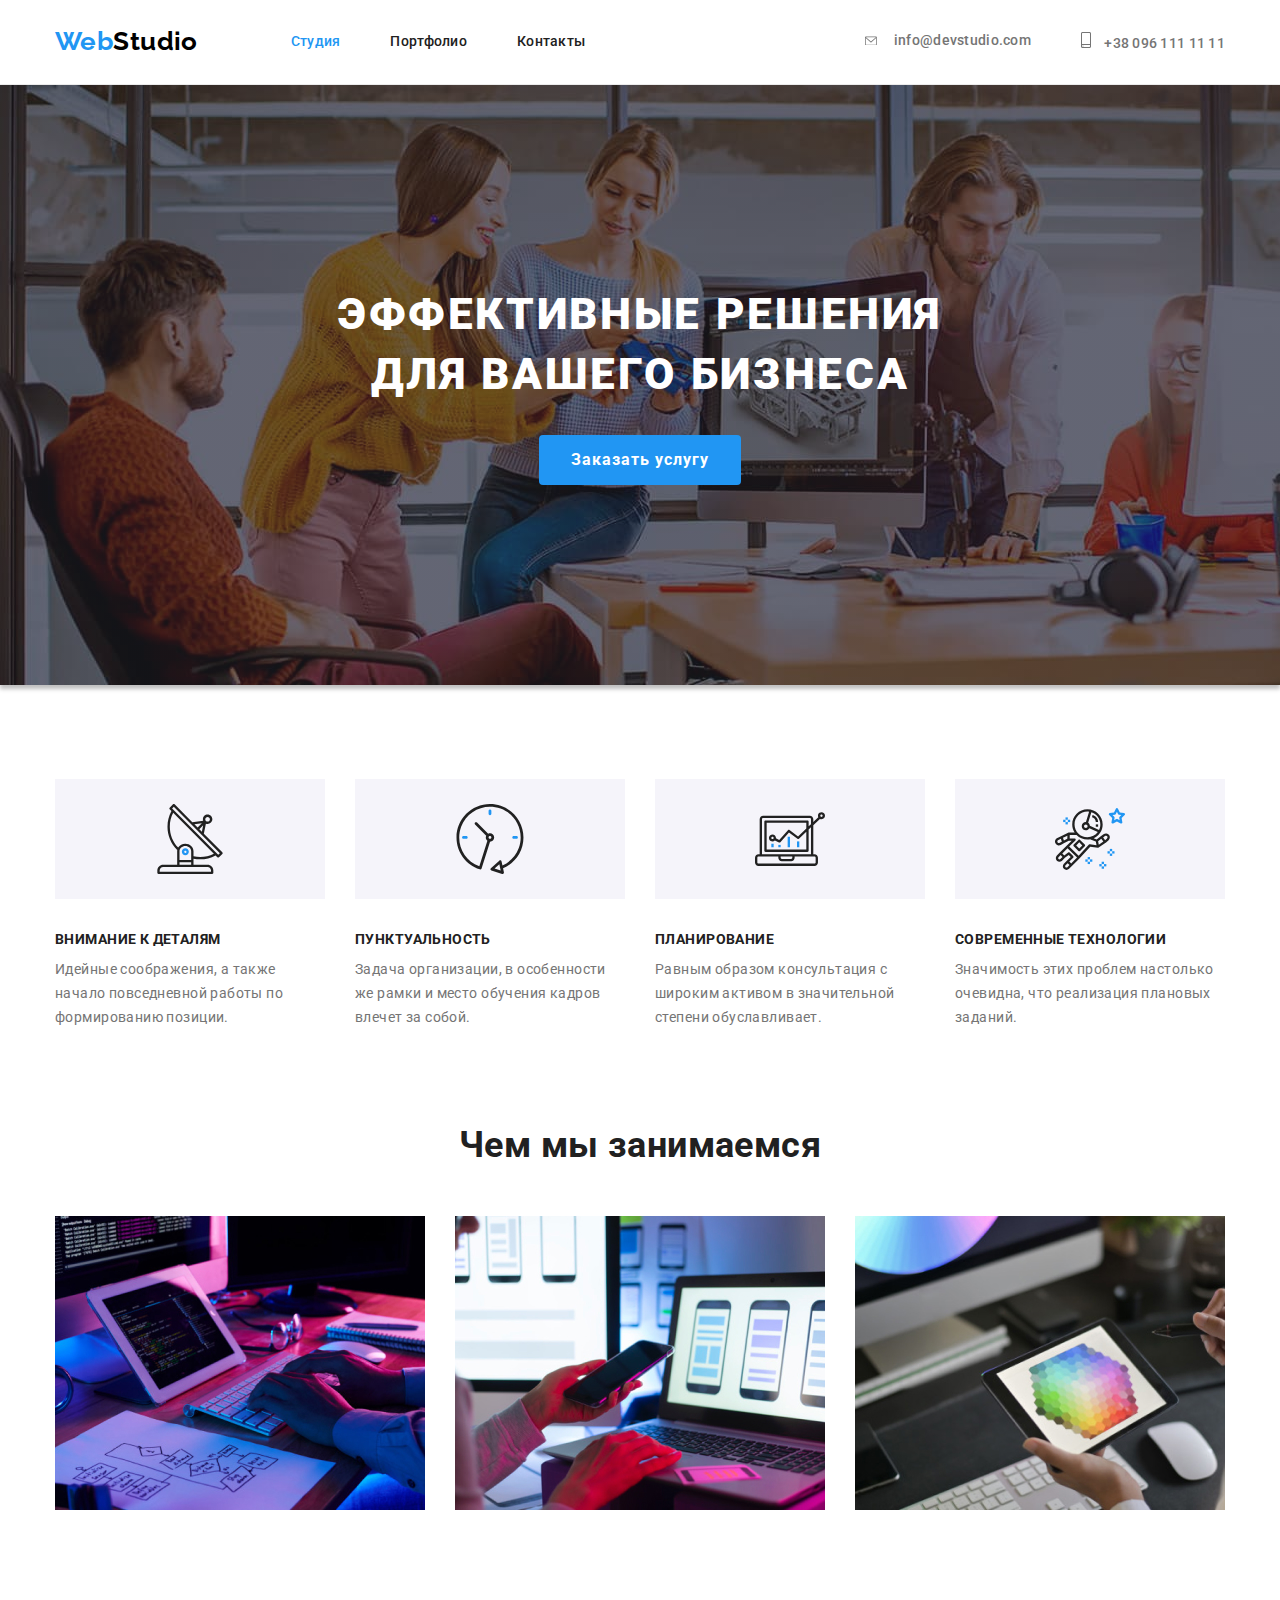
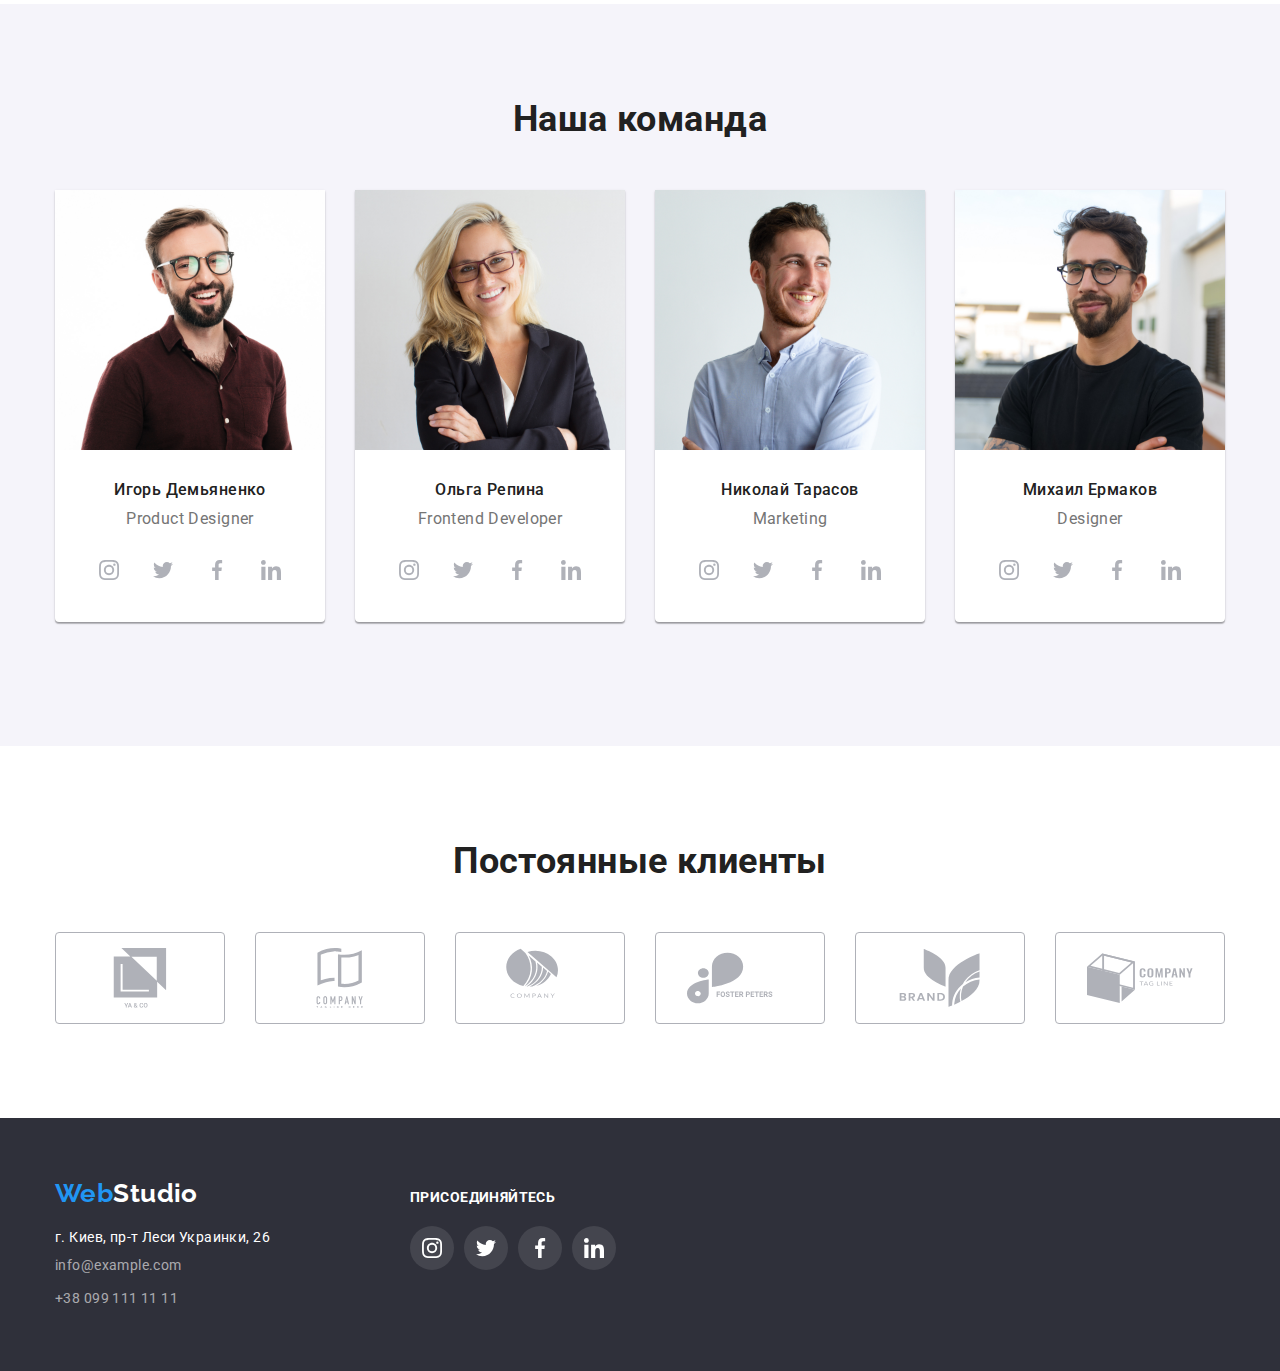
==== index.html @ 2a033e7e "Initial commit" ====
<!DOCTYPE html>
<html lang="ru">
  <head>
    <meta charset="UTF-8" />
    <meta http-equiv="X-UA-Compatible" content="IE=edge" />
    <meta name="viewport" content="width=device-width, initial-scale=1.0" />
    <title>WebStudio</title>

    <link rel="preconnect" href="https://fonts.googleapis.com" />
    <link rel="preconnect" href="https://fonts.gstatic.com" crossorigin />

    <link
      href="https://fonts.googleapis.com/css2?family=Raleway:wght@700&family=Roboto:wght@400;500;700;900&display=swap"
      rel="stylesheet"
    />
    <link
      rel="stylesheet"
      href="https://cdnjs.cloudflare.com/ajax/libs/modern-normalize/1.1.0/modern-normalize.min.css"
    />
    <link rel="stylesheet" href="./css/styles.css" />
  </head>
  <body>
    <header class="stydio-header">
      <div class="container navigate">
        <nav class="main-nav">
          <a href="./index.html" class="logo-header logo link">
            <span class="logo-first">Web</span><span class="logo-second">Studio</span>
          </a>
          <ul class="navigate list lists">
            <li class="navigate-item hover-link">
              <a class="navigate link current" href="./index.html">Студия</a>
            </li>
            <li class="navigate-item hover-link">
              <a class="navigate link" href="./portfolio.html">Портфолио</a>
            </li>
            <li class="navigate-item hover-link link">
              <a class="navigate link" href="#">Контакты</a>
            </li>
          </ul>
        </nav>
        <ul class="contacts list">
          <li class="hover-link first-contact">
            <a class="contact-item link" href="mailto:info@devstudio.com"
              ><svg class="icon contact email">
                <use href="./images/sprite.svg#icon-envelope"></use>
              </svg>
              info@devstudio.com</a
            >
          </li>
          <li class="hover-link">
            <a aria-label="emaill" class="contact-item link" href="tel:+380961111111"
              ><svg class="icon contact tel">
                <use href="./images/sprite.svg#icon-smartphone"></use>
              </svg>
              +38 096 111 11 11</a
            >
          </li>
        </ul>
      </div>
    </header>
    <main>
      <section class="section add-service">
        <div class="add-service container">
          <div class="add-sevice-title">
            <h1 class="add-sevice-title">Эффективные решения для вашего бизнеса</h1>
          </div>
          <button class="add-service-button" type="button">Заказать услугу</button>
        </div>
      </section>
      <section class="section benefits">
        <div class="benefits container">
          <h2 class="visually-hidden">Преимущества</h2>
          <ul class="benefits-items list">
            <li class="benefits-hover">
              <svg class="benefits-icon">
                <use href="./images/sprite.svg#icon-antenna"></use>
              </svg>
              <h3 class="benefits-title">Внимание к деталям</h3>
              <p class="benefits-text">
                Идейные соображения, а также начало повседневной работы по формированию позиции.
              </p>
            </li>
            <li class="benefits-hover">
              <svg class="benefits-icon">
                <use class="icons" href="./images/sprite.svg#icon-clock"></use>
              </svg>
              <h3 class="benefits-title">Пунктуальность</h3>
              <p class="benefits-text">
                Задача организации, в особенности же рамки и место обучения кадров влечет за собой.
              </p>
            </li>
            <li class="benefits-hover">
              <svg class="benefits-icon">
                <use class="icons" href="./images/sprite.svg#icon-diagram"></use>
              </svg>
              <h3 class="benefits-title">Планирование</h3>
              <p class="benefits-text">
                Равным образом консультация с широким активом в значительной степени обуславливает.
              </p>
            </li>
            <li class="benefits-hover last">
              <svg class="benefits-icon">
                <use href="./images/sprite.svg#icon-astronaut"></use>
              </svg>
              <h3 class="benefits-title">Современные технологии</h3>
              <p class="benefits-text">
                Значимость этих проблем настолько очевидна, что реализация плановых заданий.
              </p>
            </li>
          </ul>
        </div>
      </section>
      <section class="section activity">
        <div class="activity container">
          <h2 class="activity-title">Чем мы занимаемся</h2>
          <ul class="activity-list list">
            <li class="activity-item">
              <img
                src="./images/section-3-what-are-we-doing/img-box-1.jpg"
                alt="печатаем"
                width="370"
                height="294"
              />
            </li>
            <li class="activity-item">
              <img
                src="./images/section-3-what-are-we-doing/img-box-2.jpg"
                alt="оформляем"
                width="370"
                height="294"
              />
            </li>
            <li class="activity-item">
              <img
                src="./images/section-3-what-are-we-doing/img-box-3.jpg"
                alt="выбираем цвет"
                width="370"
                height="294"
              />
            </li>
          </ul>
        </div>
      </section>
      <section class="section team">
        <div class="team container">
          <h2 class="team-title">Наша команда</h2>
          <ul class="team-list list">
            <li class="team-item">
              <img
                src="./images/section-4-our-team/ihor.jpg"
                alt="Игорь Демьяненко"
                width="270"
                height="260"
              />
              <div class="team-item-into">
                <h3 class="team-name">Игорь Демьяненко</h3>
                <p lang="en" class="team-proffesion">Product Designer</p>

                <ul class="social-media-list list">
                  <li class="social-media-item">
                    <a
                      class="social-media-link"
                      href=""
                      target="_blank"
                      rel="noopener noreferrer"
                      aria-label="instagram"
                    >
                      <svg class="social-media-icon">
                        <use href="./images/sprite.svg#icon-instagram"></use>
                      </svg>
                    </a>
                  </li>
                  <li class="social-media-item">
                    <a
                      class="social-media-link"
                      href=""
                      target="_blank"
                      rel="noopener noreferrer"
                      aria-label="twitter"
                    >
                      <svg class="social-media-icon">
                        <use href="./images/sprite.svg#icon-twitter"></use>
                      </svg>
                    </a>
                  </li>
                  <li class="social-media-item">
                    <a
                      class="social-media-link"
                      href=""
                      target="_blank"
                      rel="noopener noreferrer"
                      aria-label="facebook"
                    >
                      <svg class="social-media-icon">
                        <use href="./images/sprite.svg#icon-facebook"></use>
                      </svg>
                    </a>
                  </li>
                  <li class="social-media-item last">
                    <a
                      class="social-media-link"
                      href=""
                      target="_blank"
                      rel="noopener noreferrer"
                      aria-label="linkedin"
                    >
                      <svg class="social-media-icon">
                        <use href="./images/sprite.svg#icon-linkedin"></use>
                      </svg>
                    </a>
                  </li>
                </ul>
              </div>
            </li>
            <li class="team-item">
              <img
                src="./images/section-4-our-team/olha.jpg"
                alt="Ольга Репина"
                width="270"
                height="260"
              />
              <div class="team-item-into">
                <h3 class="team-name">Ольга Репина</h3>
                <p lang="en" class="team-proffesion">Frontend Developer</p>
                <ul class="social-media-list list">
                  <li class="social-media-item">
                    <a
                      class="social-media-link"
                      href=""
                      target="_blank"
                      rel="noopener noreferrer"
                      aria-label="instagram"
                    >
                      <svg class="social-media-icon">
                        <use href="./images/sprite.svg#icon-instagram"></use>
                      </svg>
                    </a>
                  </li>
                  <li class="social-media-item">
                    <a
                      class="social-media-link"
                      href=""
                      target="_blank"
                      rel="noopener noreferrer"
                      aria-label="twitter"
                    >
                      <svg class="social-media-icon">
                        <use href="./images/sprite.svg#icon-twitter"></use>
                      </svg>
                    </a>
                  </li>
                  <li class="social-media-item">
                    <a
                      class="social-media-link"
                      href=""
                      target="_blank"
                      rel="noopener noreferrer"
                      aria-label="facebook"
                    >
                      <svg class="social-media-icon">
                        <use href="./images/sprite.svg#icon-facebook"></use>
                      </svg>
                    </a>
                  </li>
                  <li class="social-media-item last">
                    <a
                      class="social-media-link"
                      href=""
                      target="_blank"
                      rel="noopener noreferrer"
                      aria-label="linkedin"
                    >
                      <svg class="social-media-icon">
                        <use href="./images/sprite.svg#icon-linkedin"></use>
                      </svg>
                    </a>
                  </li>
                </ul>
              </div>
            </li>
            <li class="team-item">
              <img
                src="./images/section-4-our-team/nikolai.jpg"
                alt="Николай Тарасов"
                width="270"
                height="260"
              />
              <div class="team-item-into">
                <h3 class="team-name">Николай Тарасов</h3>
                <p lang="en" class="team-proffesion">Marketing</p>
                <ul class="social-media-list list">
                  <li class="social-media-item">
                    <a
                      class="social-media-link"
                      href=""
                      target="_blank"
                      rel="noopener noreferrer"
                      aria-label="instagram"
                    >
                      <svg class="social-media-icon">
                        <use href="./images/sprite.svg#icon-instagram"></use>
                      </svg>
                    </a>
                  </li>
                  <li class="social-media-item">
                    <a
                      class="social-media-link"
                      href=""
                      target="_blank"
                      rel="noopener noreferrer"
                      aria-label="twitter"
                    >
                      <svg class="social-media-icon">
                        <use href="./images/sprite.svg#icon-twitter"></use>
                      </svg>
                    </a>
                  </li>
                  <li class="social-media-item">
                    <a
                      class="social-media-link"
                      href=""
                      target="_blank"
                      rel="noopener noreferrer"
                      aria-label="facebook"
                    >
                      <svg class="social-media-icon">
                        <use href="./images/sprite.svg#icon-facebook"></use>
                      </svg>
                    </a>
                  </li>
                  <li class="social-media-item last">
                    <a
                      class="social-media-link"
                      href=""
                      target="_blank"
                      rel="noopener noreferrer"
                      aria-label="linkedin"
                    >
                      <svg class="social-media-icon">
                        <use href="./images/sprite.svg#icon-linkedin"></use>
                      </svg>
                    </a>
                  </li>
                </ul>
              </div>
            </li>
            <li class="team-item last">
              <img
                src="./images/section-4-our-team/mihail.jpg"
                alt="Михаил Ермаков"
                width="270"
                height="260"
              />
              <div class="team-item-into">
                <h3 class="team-name">Михаил Ермаков</h3>
                <p lang="en" class="team-proffesion">Designer</p>
                <ul class="social-media-list list">
                  <li class="social-media-item">
                    <a
                      class="social-media-link"
                      href=""
                      target="_blank"
                      rel="noopener noreferrer"
                      aria-label="instagram"
                    >
                      <svg class="social-media-icon">
                        <use href="./images/sprite.svg#icon-instagram"></use>
                      </svg>
                    </a>
                  </li>
                  <li class="social-media-item">
                    <a
                      class="social-media-link"
                      href=""
                      target="_blank"
                      rel="noopener noreferrer"
                      aria-label="twitter"
                    >
                      <svg class="social-media-icon">
                        <use href="./images/sprite.svg#icon-twitter"></use>
                      </svg>
                    </a>
                  </li>
                  <li class="social-media-item">
                    <a
                      class="social-media-link"
                      href=""
                      target="_blank"
                      rel="noopener noreferrer"
                      aria-label="facebook"
                    >
                      <svg class="social-media-icon">
                        <use href="./images/sprite.svg#icon-facebook"></use>
                      </svg>
                    </a>
                  </li>
                  <li class="social-media-item last">
                    <a
                      class="social-media-link"
                      href=""
                      target="_blank"
                      rel="noopener noreferrer"
                      aria-label="linkedin"
                    >
                      <svg class="social-media-icon">
                        <use href="./images/sprite.svg#icon-linkedin"></use>
                      </svg>
                    </a>
                  </li>
                </ul>
              </div>
            </li>
          </ul>
        </div>
      </section>
      <section class="section">
        <div class="container">
          <h2 class="clients-title">Постоянные клиенты</h2>
          <ul class="clients-list list">
            <li class="clients-item">
              <a class="clients-link" href="">
                <svg class="clients-icon">
                  <use class="clients-icon" href="./images/sprite.svg#icon-company-one"></use>
                </svg>
              </a>
            </li>
            <li class="clients-item">
              <a class="clients-link" href="">
                <svg class="clients-icon">
                  <use href="./images/sprite.svg#icon-company-two"></use>
                </svg>
              </a>
            </li>
            <li class="clients-item">
              <a class="clients-link" href="">
                <svg class="clients-icon">
                  <use href="./images/sprite.svg#icon-company-three"></use>
                </svg>
              </a>
            </li>
            <li class="clients-item">
              <a class="clients-link" href="">
                <svg class="clients-icon">
                  <use href="./images/sprite.svg#icon-company-four"></use>
                </svg>
              </a>
            </li>
            <li class="clients-item">
              <a class="clients-link" href="">
                <svg class="clients-icon">
                  <use href="./images/sprite.svg#icon-company-five"></use>
                </svg>
              </a>
            </li>
            <li class="clients-item">
              <a class="clients-link" href="">
                <svg class="clients-icon">
                  <use href="./images/sprite.svg#icon-company-six"></use>
                </svg>
              </a>
            </li>
          </ul>
        </div>
      </section>
    </main>

    <footer class="main-footer">
      <div class="container footer">
        <div class="footer-adress-contact">
          <h2 class="visually-hidden">Контактная информация</h2>
          <a href="index.html" class="logo foot link">
            <span class="logo-first">Web</span><span class="logo-third">Studio</span>
          </a>
          <address class="address-cont">
            <ul class="adress list">
              <li class="adress-list hover-link">
                <a
                  class="map link"
                  href="https://goo.gl/maps/BUU7MnYP6HP1QaoV9"
                  target="_blank"
                  rel="external"
                  >г. Киев, пр-т Леси Украинки, 26</a
                >
              </li>
              <li class="adress-list hover-link">
                <a class="adress-item link" href="mailto:info@example.com">info@example.com</a>
              </li>

              <li class="adress-list hover-link">
                <a class="adress-item link" href="tel:+380991111111">+38 099 111 11 11</a>
              </li>
            </ul>
          </address>
        </div>
        <div class="footer-social-media">
          <p class="tittle-social-media">присоединяйтесь</p>

          <ul class="social-media-list list">
            <li class="social-media-item">
              <a
                class="social-media-link foot"
                href=""
                target="_blank"
                rel="noopener noreferrer"
                aria-label="instagram"
              >
                <svg class="social-media-icon foot">
                  <use href="./images/sprite.svg#icon-instagram"></use>
                </svg>
              </a>
            </li>
            <li class="social-media-item">
              <a
                class="social-media-link foot"
                href=""
                target="_blank"
                rel="noopener noreferrer"
                aria-label="twitter"
              >
                <svg class="social-media-icon foot">
                  <use href="./images/sprite.svg#icon-twitter"></use>
                </svg>
              </a>
            </li>
            <li class="social-media-item">
              <a
                class="social-media-link foot"
                href=""
                target="_blank"
                rel="noopener noreferrer"
                aria-label="facebook"
              >
                <svg class="social-media-icon foot">
                  <use href="./images/sprite.svg#icon-facebook"></use>
                </svg>
              </a>
            </li>
            <li class="social-media-item">
              <a
                class="social-media-link foot"
                href=""
                target="_blank"
                rel="noopener noreferrer"
                aria-label="linkedin"
              >
                <svg class="social-media-icon foot">
                  <use href="./images/sprite.svg#icon-linkedin"></use>
                </svg>
              </a>
            </li>
          </ul>
        </div>
      </div>
    </footer>
  </body>
</html>
---- css/styles.css ----
:root {
  --background-color: #ffffff;
  --main-font-color: #212121;
  --navigate-contacts-color: #757575;
  --logo-first-part-color-blue: #2196f3;
  --logo-second-part-color-black: #000000;
  --footer-addres-color: #ffffff99;
  --add-service-background-color: #2f303a;
  --header-line-color: #ececec;
  --background-btn-color: #f5f4fa;
  --background-portfolio-list-color: #eeeeee;
  --hover-add-service-btn-background: #188ce8;
  --social-media-color: #afb1b8;
  --padding-vertical-container: 94px;
  --size-padding-portfolio: 300px;
  --item-portfolio-count: 5;
}
.visually-hidden {
  position: absolute;
  width: 1px;
  height: 1px;
  margin: -1px;
  border: 0;
  padding: 0;
  white-space: nowrap;
  clip-path: inset(100%);
  clip: rect(0 0 0 0);
  overflow: hidden;
}
body {
  background: var(--background-color);
  color: var(--main-font-color);
  font-family: Roboto, sans-serif;
  font-size: 14px;
  letter-spacing: 0.03em;
}
h1,
h2,
h3,
h4,
p {
  margin: 0;
  padding: 0;
}
img {
  display: block;
  max-width: 100%;
  height: auto;
}
address {
  font-style: normal;
}
.section {
  padding-top: var(--padding-vertical-container);
  padding-bottom: var(--padding-vertical-container);
}
.container {
  width: 1200px;
  margin: 0 auto;
  padding: 0 15px;
}
.list {
  list-style: none;
  padding-left: 0;
  margin: 0;
}
.link {
  text-decoration: none;
  cursor: pointer;
}
/*======================================================================== */
/* Header */

.stydio-header,
.portfolio-header {
  border-bottom: 1px solid var(--header-line-color);
}

.main-nav {
  display: flex;
}
.navigate {
  display: flex;
  align-items: center;
}
.navigate.lists {
  height: 80px;
  padding-bottom: 32px;
}
.lists li:not(:last-child) {
  margin-right: 50px;
}

.logo {
  font-family: 'Raleway';
  font-style: normal;
  font-weight: 700;
  font-size: 26px;
  line-height: 1.19;
}
.logo-header {
  margin-right: 93px;
  padding-top: 24px;
  padding-bottom: 25px;
}
.logo-first {
  color: var(--logo-first-part-color-blue);
}
.logo-second {
  color: var(--logo-second-part-color-black);
}
.navigate.link {
  display: block;
  padding: 32px 0;
  margin-top: 32px;
  font-weight: 500;
  line-height: 1.14;
  letter-spacing: 0.02em;
  color: var(--main-font-color);
}
.navigate.list.lists {
  max-width: 294px;
}
.contacts {
  display: flex;
  margin-left: auto;
  justify-content: center;
  padding: 32px 0;
}
.contact-item {
  font-weight: 500;
  line-height: 1.14;
  letter-spacing: 0.02em;
  color: var(--navigate-contacts-color);
}
.first-contact {
  margin-right: 50px;
}

.icon.contact {
  fill: currentColor;
  margin-right: 10px;
}
.icon.contact.tel {
  width: 10px;
  height: 16px;
}
.icon.contact.email {
  width: 16px;
  height: 12px;
}
.contact-item:hover,
.navigate.link:hover,
.contact-item:focus,
.navigate.link:focus {
  color: var(--logo-first-part-color-blue);
}
.adres-contact a {
  font-weight: 500;
  line-height: 1.14;
  letter-spacing: 0.02em;
}
.link.current {
  color: var(--logo-first-part-color-blue);
}
/*========================================================================*/

/* Main */
/* Add service */

.section.add-service {
  max-width: 1600px;
  height: 600px;
  margin: 0 auto;
  padding-top: 200px;
  padding-bottom: 200px;
  text-align: center;
  background-image: linear-gradient(to bottom, #2f303a66, #2f303a66), url(../images/Img.jpg);
  position: center;
  background-repeat: no-repeat;
  background-size: cover;
  box-shadow: 0px 4px 4px 0px rgba(0, 0, 0, 0.25);
}
.add-sevice-title {
  display: block;
  margin: 0 auto;
  box-sizing: inherit;
  width: 696px;
  font-weight: 900;
  font-size: 44px;
  line-height: 1.36;
  text-align: center;
  letter-spacing: 0.06em;
  text-transform: uppercase;
  color: var(--background-color);
  margin-bottom: 30px;
}
.add-service-button {
  font-weight: 700;
  font-size: 16px;
  line-height: 1.88;
  letter-spacing: 0.06em;
  color: var(--background-color);
  background-color: var(--logo-first-part-color-blue);
  cursor: pointer;
  border: none;
  border-radius: 4px;
  padding: 10px 32px;
}
.add-service-button:hover,
.add-service-button:focus {
  background-color: var(--hover-add-service-btn-background);
  box-shadow: 0px 4px 4px rgba(0, 0, 0, 0.15);
}
/* Benefits */
.benefuts.container {
  padding-left: 0;
  padding-right: 0;
}
.benefits-icon {
  width: 270px;
  height: 120px;
  margin-bottom: 30px;
  background-color: var(--background-btn-color);
  background-size: 270px 120px;
  padding: 25px 100px;
}

.benefits-items {
  display: flex;
}
.benefits-items li:not(.last) {
  margin-right: 30px;
}
.benefits-items li {
  width: 270px;
}
.benefits-title {
  font-weight: 700;
  font-size: 14px;
  line-height: 1.14;
  text-transform: uppercase;
  margin-bottom: 10px;
}
.benefits-text {
  flex-wrap: nowrap;
  font-weight: 400;
  font-size: 14px;
  line-height: 1.71;
  color: var(--navigate-contacts-color);
}
/* Activity */
section.activity {
  padding-top: 0;
}

.activity-list {
  display: flex;
}
.activity-title {
  font-weight: 700;
  font-size: 36px;
  line-height: 1.17;
  text-align: center;
  margin-top: 0;
  margin-bottom: 50px;
}
.activity-item:not(:last-child) {
  margin-right: 30px;
}
/* Team */
.section.team {
  background-color: var(--background-btn-color);
}

.team-list {
  display: flex;
  padding-bottom: 30px;
}

.team-title {
  font-weight: 700;
  font-size: 36px;
  line-height: 1.17;
  text-align: center;
  margin-top: 0;
  margin-bottom: 50px;
}
.team-item {
  margin-right: 30px;
  background-color: var(--background-color);
  box-shadow: 0px 1px 3px rgba(0, 0, 0, 0.12), 0px 1px 1px rgba(0, 0, 0, 0.14),
    0px 2px 1px rgba(0, 0, 0, 0.2);
  border-radius: 0px 0px 4px 4px;
}
.team-item-into {
  padding-top: 30px;
  padding-bottom: 30px;
}
.team-name {
  font-weight: 500;
  font-size: 16px;
  line-height: 1.19;
  text-align: center;
}
.team-proffesion {
  font-weight: 400;
  font-size: 16px;
  line-height: 1.19;
  text-align: center;
  color: var(--navigate-contacts-color);
  margin-top: 10px;
}
.social-media-list {
  display: flex;
  margin-top: 20px;
  justify-content: center;
  margin-left: 0;
}
.social-media-item:not(:last-child) {
  fill: currentColor;
  margin-right: 10px;
}
.social-media-link {
  display: flex;
  width: 44px;
  height: 44px;
  color: var(--social-media-color);
  justify-content: center;
  align-items: center;
}

.social-media-link:hover,
.social-media-link:focus {
  border: 1px solid var(--logo-first-part-color-blue);
  background-color: var(--logo-first-part-color-blue);
  border-radius: 50%;
  color: var(--background-color);
}
.social-media-icon {
  fill: currentColor;
  width: 20px;
  height: 20px;
}
/* Clients */
.clients-title {
  font-weight: 700;
  font-size: 36px;
  line-height: 42px;
  text-align: center;
  margin-bottom: 50px;
}
.clients-list {
  display: flex;
  justify-content: center;
  margin-left: 0;
}
.clients-item:not(:last-child) {
  fill: currentColor;
  margin-right: 30px;
}
.clients-link {
  display: flex;
  width: 170px;
  height: 92px;
  color: var(--social-media-color);
  justify-content: center;
  align-items: center;
  border: 1px solid var(--social-media-color);
  border-radius: 4px;
}
.clients-link:hover {
  color: var(--logo-first-part-color-blue);
  border: 1px solid var(--logo-first-part-color-blue);
}
.clients-icon {
  fill: currentColor;
  width: 106px;
  height: 60px;
}

/* Portfolio */

.portfolio-btn {
  display: flex;
  flex-wrap: nowrap;
  justify-content: center;
  margin-bottom: 50px;
}
.button-filter {
  font-family: inherit;
  letter-spacing: inherit;
  font-weight: 500;
  font-size: 16px;
  line-height: 1.63;
  text-align: center;
  cursor: pointer;
  background-color: var(--background-btn-color);
  border: none;
  border-radius: 4px;
  padding: 6px 22px;
  /* margin-right: 8px; */
}
.btn-list.last {
  margin-right: 0;
}
.button-filter:hover,
.button-filter:focus {
  color: var(--background-color);
  background-color: var(--logo-first-part-color-blue);
  box-shadow: 0px 4px 4px 0px rgba(0, 0, 0, 0.25);
}

.portfolio-item h2 {
  margin-bottom: 4px;
  margin-top: 0;
}

.portfolio-link {
  display: block;
}
.container-into {
  padding-left: 24px;
  padding-right: 24px;
  padding-bottom: 20px;
  border: 1px solid var(--background-portfolio-list-color);
  border-top: none;
  padding-top: 20px;
}

.project {
  font-weight: 700;
  font-size: 18px;
  line-height: 2;
  letter-spacing: 0.06em;
  color: var(--main-font-color);
}
.type-project {
  font-weight: 400;
  font-size: 16px;
  line-height: 1.88;
  color: var(--navigate-contacts-color);
}
.portfolio-elements {
  display: flex;
  flex-wrap: wrap;
}
.portfolio-item {
  width: 370px;
  margin-right: 30px;
  margin-bottom: 30px;
}
.portfolio-item:nth-child(3n + 3) {
  margin-right: 0;
}
.portfolio-item:nth-last-child(-n + 3) {
  margin-bottom: 0;
}
.btn-list {
  margin-right: 8px;
}
.portfolio-link:hover,
.portfolio-link:focus {
  box-shadow: 0px 4px 4px 0px rgba(0, 0, 0, 0.25);
}
/* Footer */
.main-footer {
  display: flex;
  background-color: var(--add-service-background-color);
  padding-top: 60px;
  padding-bottom: 60px;
}
.container.footer {
  display: flex;
  align-items: baseline;
}

.footer-adress-contact {
  margin-right: 70px;
}
.logo.foot {
  display: block;
  margin-bottom: 20px;
}
.adress-item {
  font-family: 'Roboto';
  font-weight: 400;
  font-size: 14px;
  line-height: 1.71;
  letter-spacing: 0.03em;
  color: var(--footer-addres-color);
}
.adress-list:not(:last-child) {
  margin-bottom: 9px;
}
.map {
  color: var(--background-color);
}
.logo-third {
  font-family: 'Raleway';
  font-weight: 700;
  font-size: 26px;
  line-height: 1.19;
  color: var(--background-color);
}
.adress-item.link:hover,
.adress-item.link:focus {
  color: var(--background-color);
}
.address-cont {
  margin-right: 70px;
}
.tittle-social-media-continer {
  display: block;
}
.tittle-social-media {
  font-family: 'Roboto';
  font-style: normal;
  font-weight: 700;
  font-size: 14px;
  line-height: 1.14;

  text-transform: uppercase;
  color: var(--background-color);
  margin-bottom: 20px;
  justify-content: center;
  margin: auto;
}
.social-media-link.foot {
  background: rgba(255, 255, 255, 0.1);
  border-radius: 50%;
  color: var(--background-color);
}
.social-media-link.foot:hover,
.social-media-link.foot:focus {
  background: var(--logo-first-part-color-blue);
  box-shadow: 0px 4px 4px rgba(0, 0, 0, 0.25);
  border-radius: 50%;
}
.last {
  margin-right: 0;
}
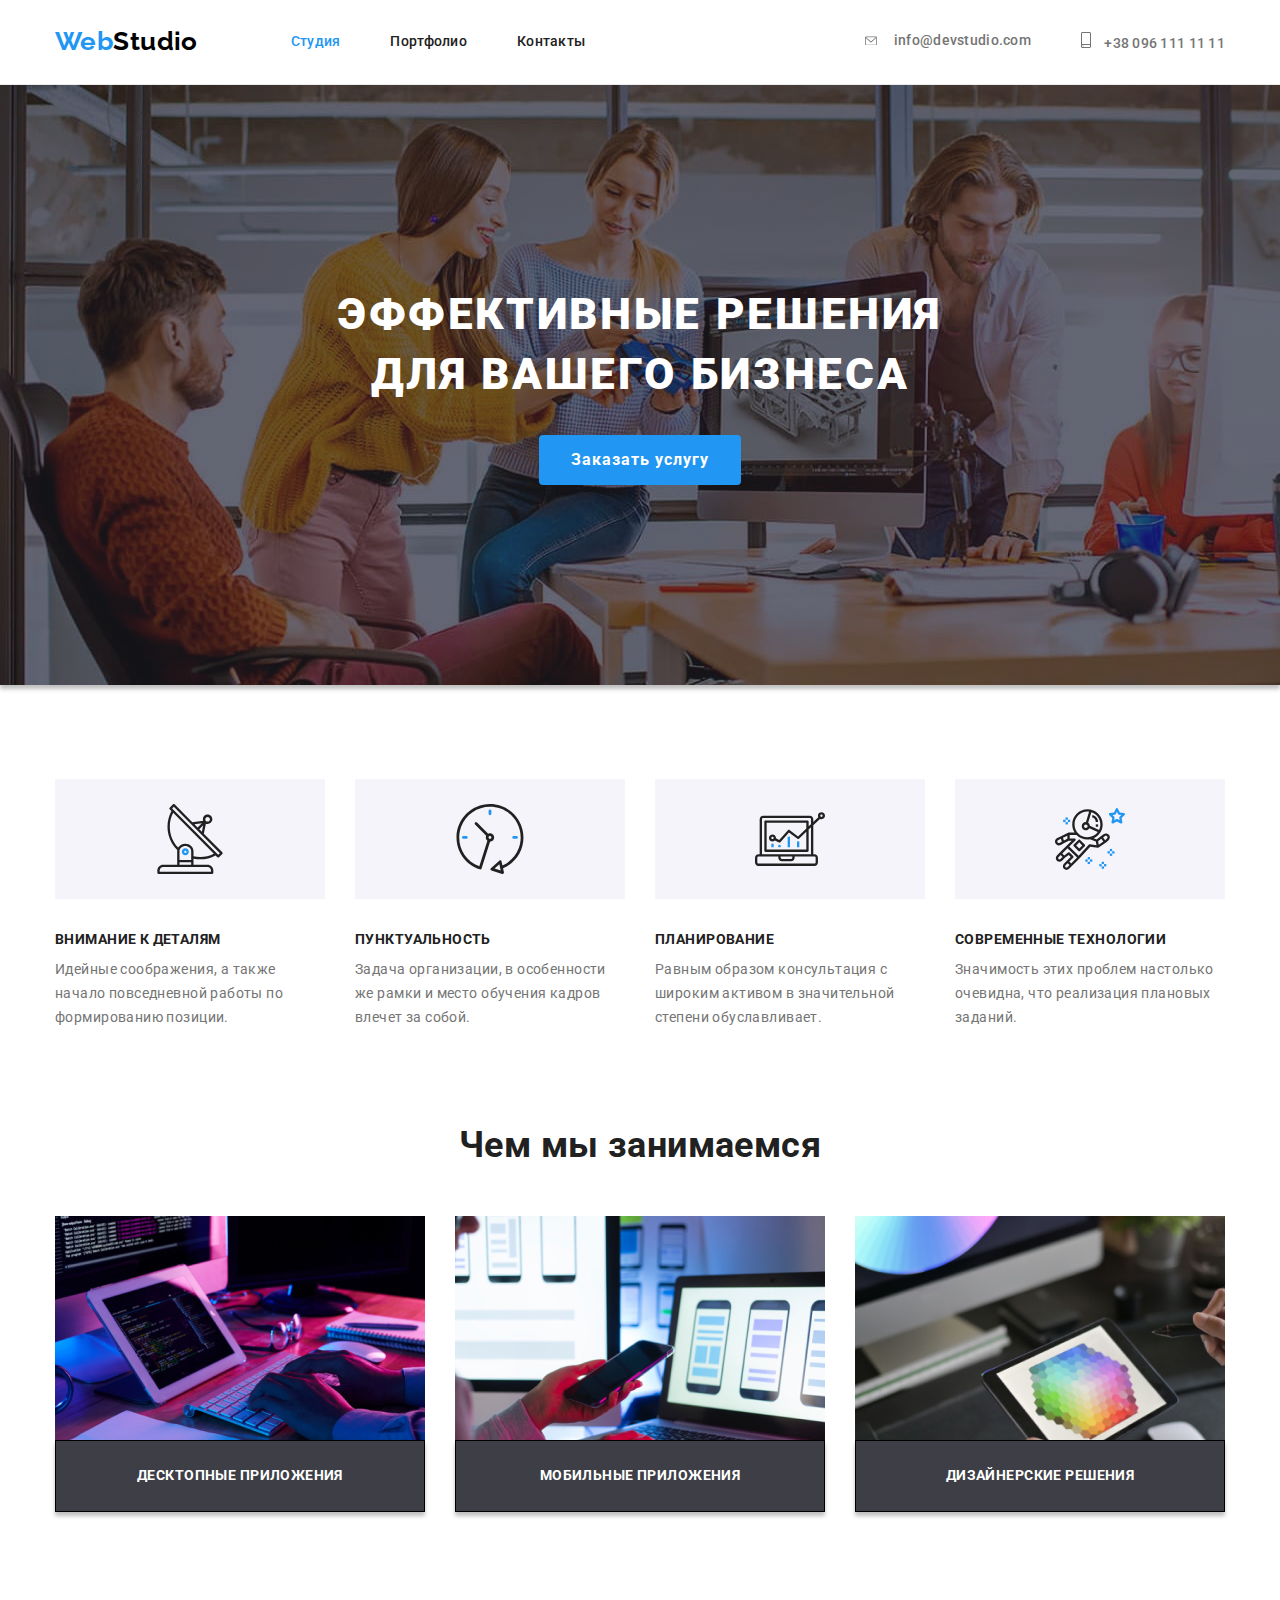
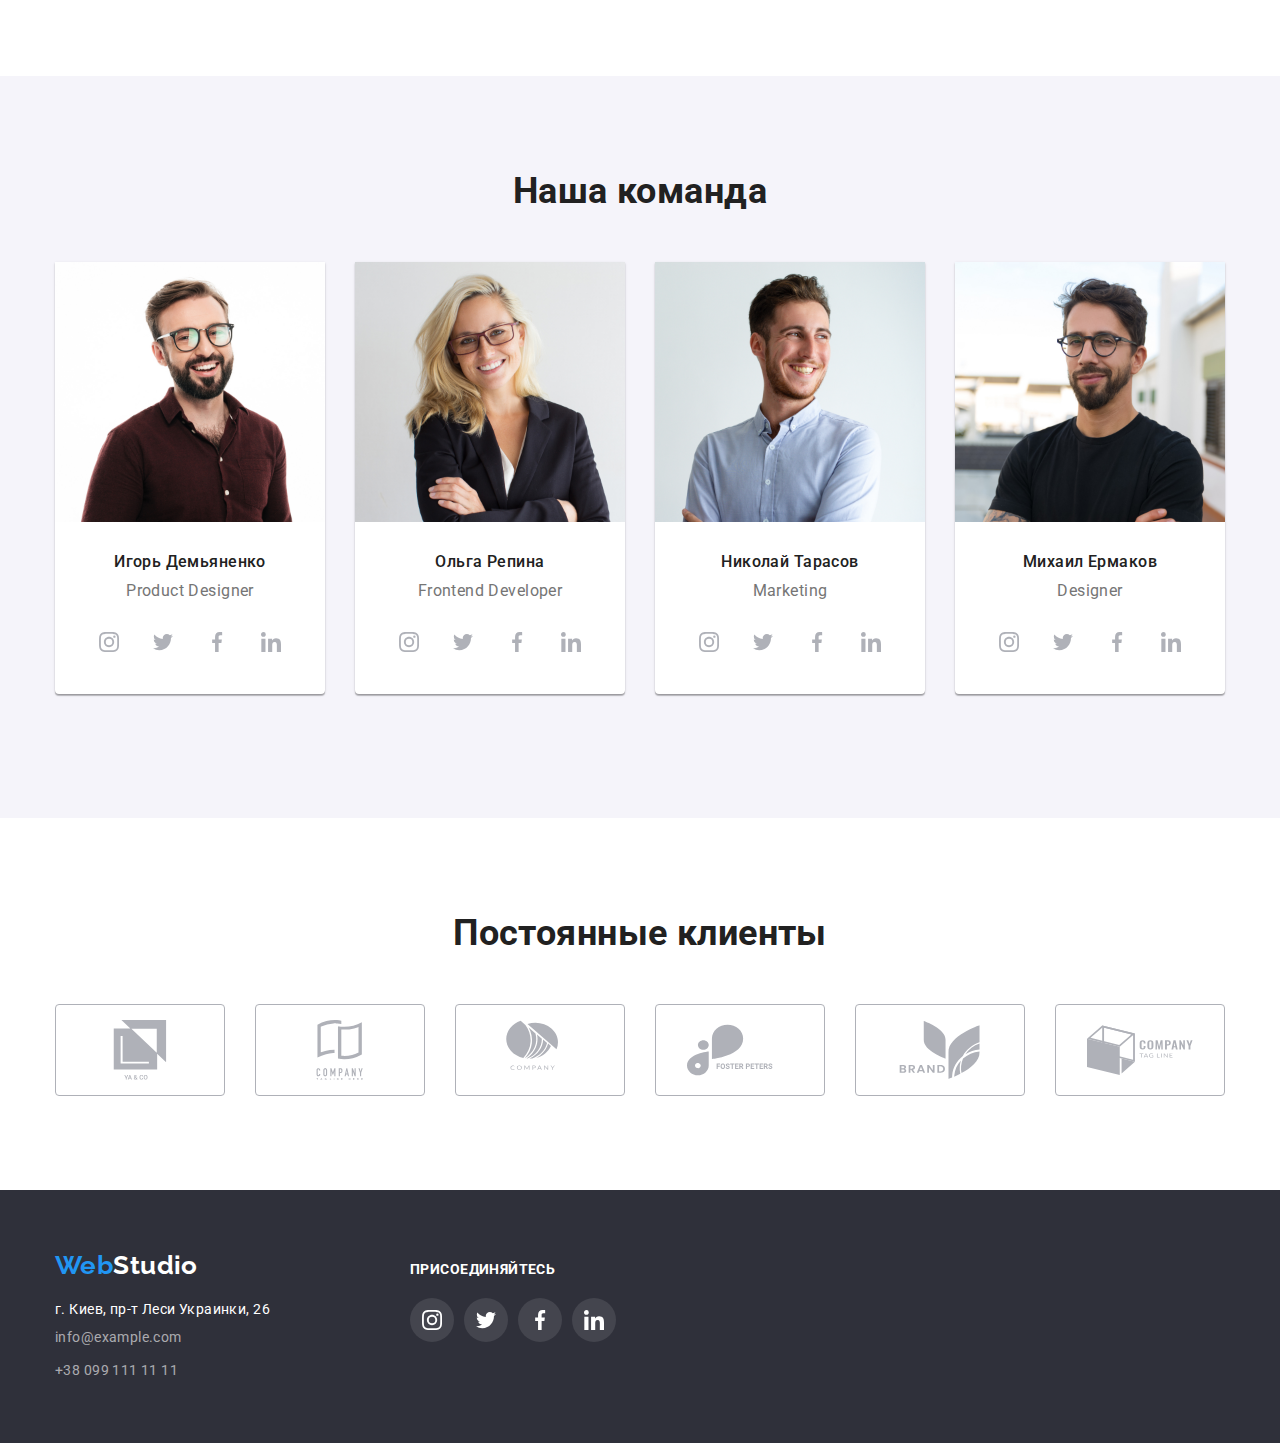
==== commit 1b4f2f32: "add text to activity-images" ====
--- a/index.html
+++ b/index.html
@@ -115,28 +115,38 @@
           <h2 class="activity-title">Чем мы занимаемся</h2>
           <ul class="activity-list list">
             <li class="activity-item">
-              <img
-                src="./images/section-3-what-are-we-doing/img-box-1.jpg"
-                alt="печатаем"
-                width="370"
-                height="294"
-              />
+              <div>
+                <img
+                  src="./images/section-3-what-are-we-doing/img-box-1.jpg"
+                  alt="печатаем"
+                  width="370"
+                  height="294"
+                />
+                <p class="activity-text">Десктопные приложения</p>
+              </div>
             </li>
             <li class="activity-item">
-              <img
-                src="./images/section-3-what-are-we-doing/img-box-2.jpg"
-                alt="оформляем"
-                width="370"
-                height="294"
-              />
+              <div>
+                <img
+                  src="./images/section-3-what-are-we-doing/img-box-2.jpg"
+                  alt="оформляем"
+                  width="370"
+                  height="294"
+                />
+                <p class="activity-text">Мобильные приложения</p>
+              </div>
             </li>
             <li class="activity-item">
-              <img
-                src="./images/section-3-what-are-we-doing/img-box-3.jpg"
-                alt="выбираем цвет"
-                width="370"
-                height="294"
-              />
+              <div>
+                <img
+                  class="activity-image"
+                  src="./images/section-3-what-are-we-doing/img-box-3.jpg"
+                  alt="выбираем цвет"
+                  width="370"
+                  height="294"
+                />
+                <p class="activity-text">Дизайнерские решения</p>
+              </div>
             </li>
           </ul>
         </div>
--- a/css/styles.css
+++ b/css/styles.css
@@ -268,6 +268,23 @@
 .activity-item:not(:last-child) {
   margin-right: 30px;
 }
+
+.activity-text {
+  background-color: #757575;
+  font-weight: 700;
+  line-height: 1.14;
+  text-align: center;
+  text-transform: uppercase;
+  color: var(--background-color);
+  position: relative;
+  top: -70px;
+  background-image: linear-gradient(to bottom, #2f303acc, #2f303acc);
+  border: 1px solid #000000;
+  box-shadow: 0px 4px 4px rgba(0, 0, 0, 0.25);
+  text-align: center;
+  padding-top: 27px;
+  padding-bottom: 27px;
+}
 /* Team */
 .section.team {
   background-color: var(--background-btn-color);
@@ -399,7 +416,6 @@
   border: none;
   border-radius: 4px;
   padding: 6px 22px;
-  /* margin-right: 8px; */
 }
 .btn-list.last {
   margin-right: 0;
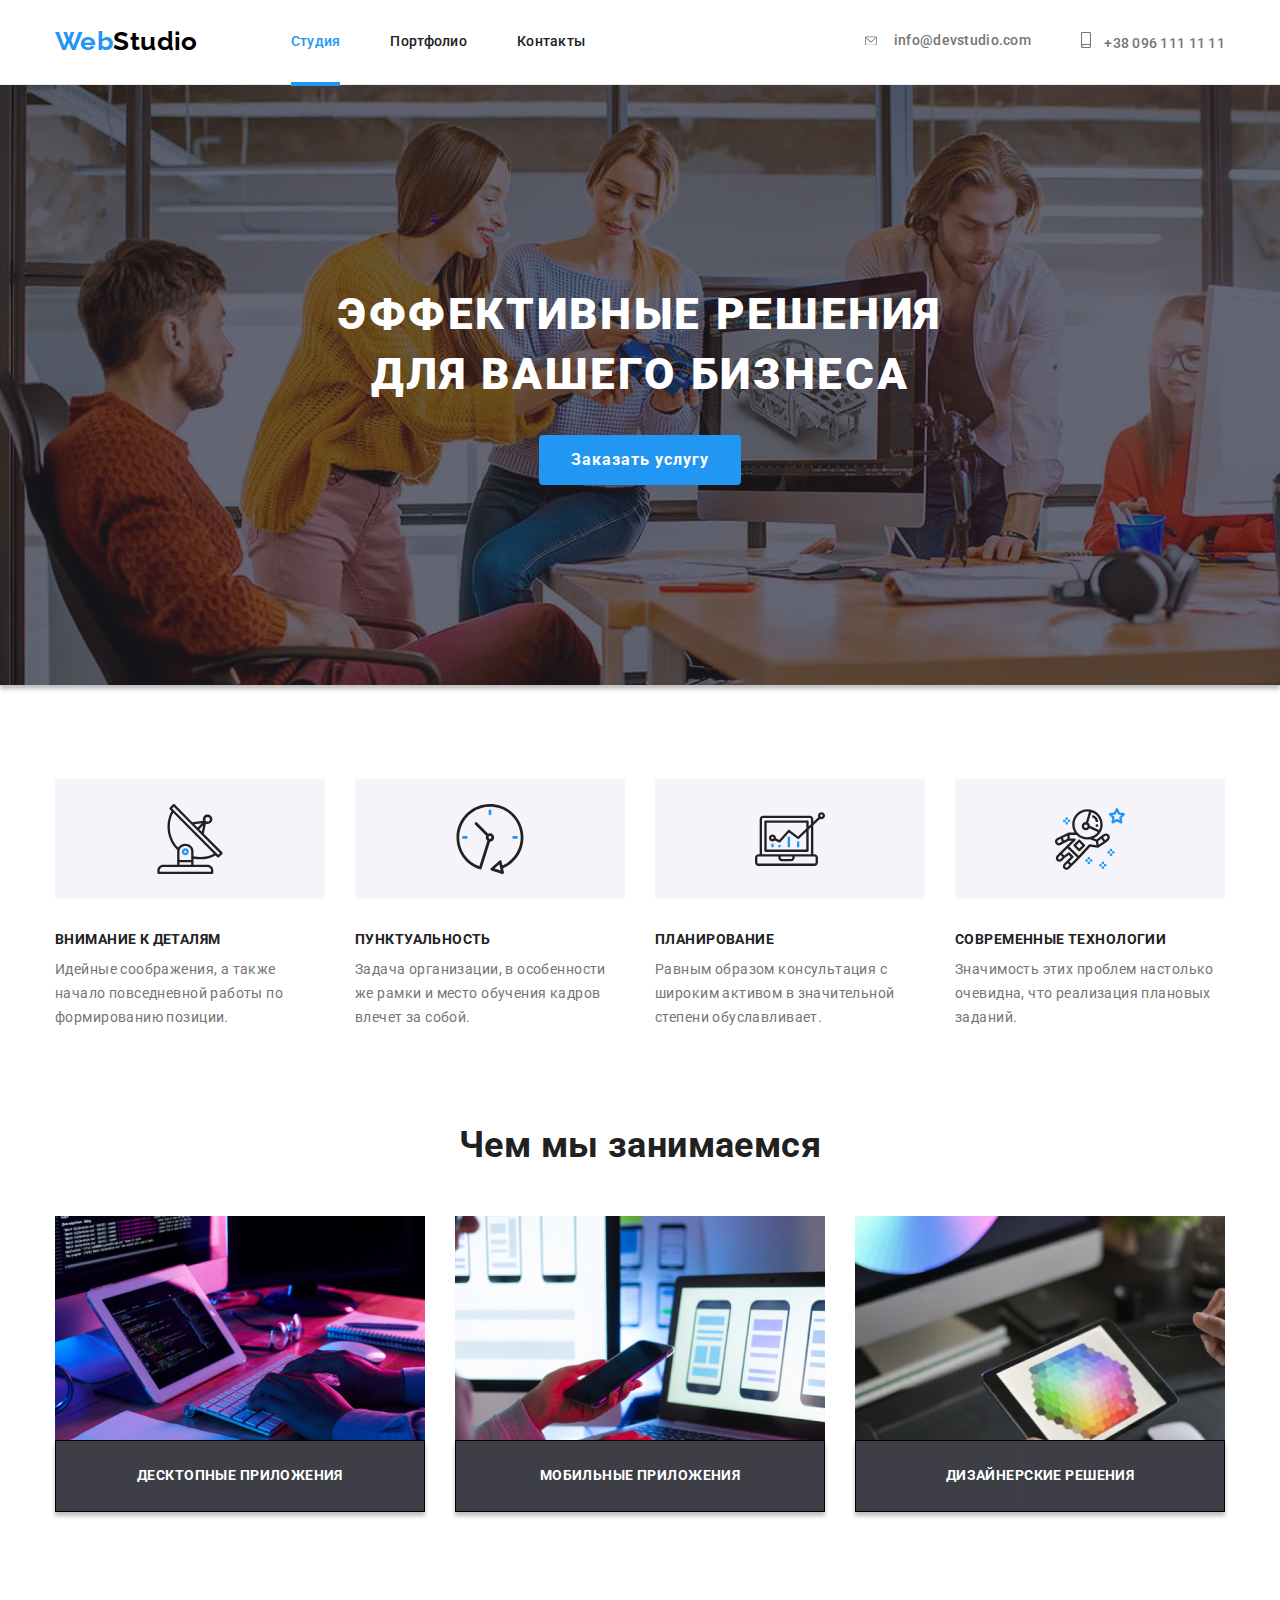
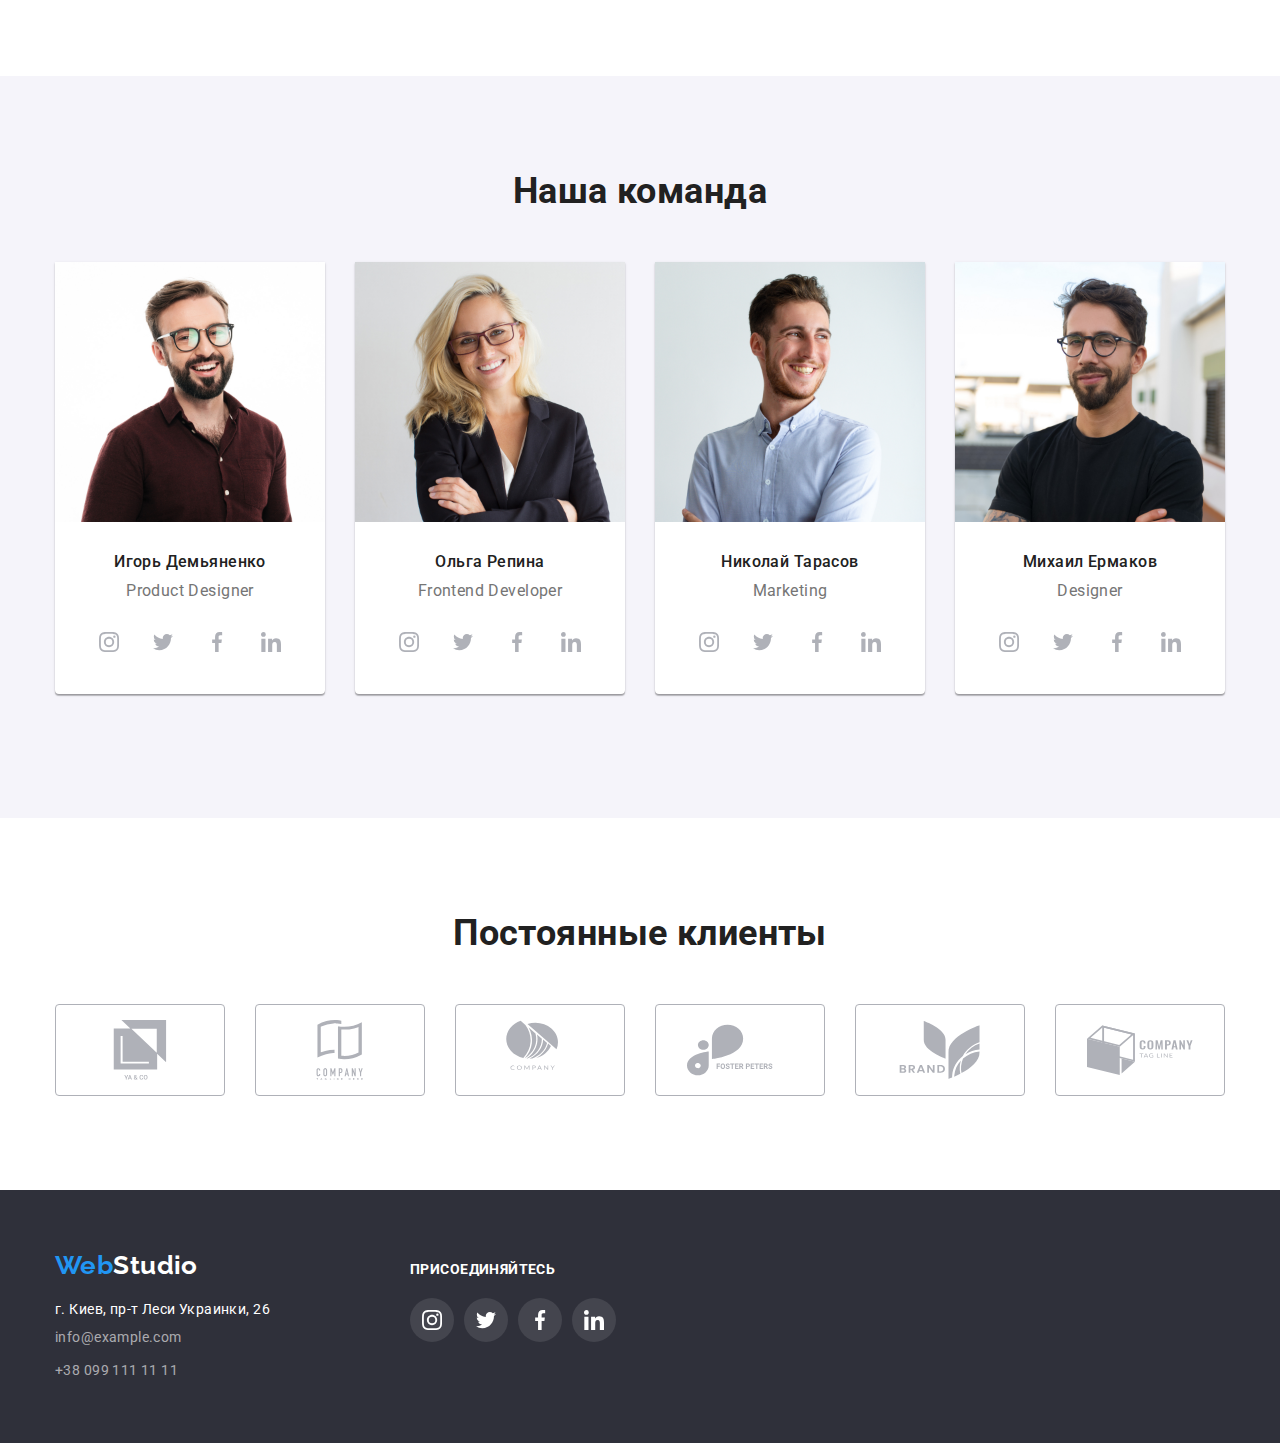
==== commit 8d49e898: "add modal window" ====
--- a/index.html
+++ b/index.html
@@ -64,7 +64,16 @@
           <div class="add-sevice-title">
             <h1 class="add-sevice-title">Эффективные решения для вашего бизнеса</h1>
           </div>
-          <button class="add-service-button" type="button">Заказать услугу</button>
+          <button class="add-service-button" type="button" data-modal-open>Заказать услугу</button>
+        </div>
+        <div class="backdrop is-hidden" data-modal>
+          <div class="modal">
+            <button type="button" data-modal-close class="modal-close-btn">
+              <svg class="btn-svg">
+                <use href="./images/close-black.jpg"></use>
+              </svg>
+            </button>
+          </div>
         </div>
       </section>
       <section class="section benefits">
@@ -562,5 +571,6 @@
         </div>
       </div>
     </footer>
+    <script src="modal.js"></script>
   </body>
 </html>
--- a/css/styles.css
+++ b/css/styles.css
@@ -162,6 +162,19 @@
 }
 .link.current {
   color: var(--logo-first-part-color-blue);
+  position: relative;
+}
+.link.current::before {
+  content: '';
+  position: absolute;
+  left: 0;
+  right: 0;
+  /* width: 100%; */
+  width: 100%;
+  height: 4px;
+  background-color: var(--logo-first-part-color-blue);
+  top: 80px;
+  align-items: center;
 }
 /*========================================================================*/
 
@@ -212,6 +225,60 @@
   background-color: var(--hover-add-service-btn-background);
   box-shadow: 0px 4px 4px rgba(0, 0, 0, 0.15);
 }
+.backdrop {
+  position: fixed;
+  top: 0;
+  left: 0;
+  width: 100%;
+  height: 100%;
+  background-color: rgba(0, 0, 0, 0.2);
+  opacity: 1;
+  visibility: visible;
+  pointer-events: initial;
+  transition: opacity var(--hover-add-service-btn-background),
+    visibility var(--item-portfolio-count);
+  z-index: 1000;
+}
+.backdrop.is-hidden {
+  opacity: 0;
+  visibility: hidden;
+  pointer-events: none;
+}
+.modal {
+  position: absolute;
+  top: 50%;
+  left: 50%;
+  transform: translate(-50%, -50%);
+  min-width: 528px;
+  min-height: 581px;
+  background-color: var(--background-color);
+  box-shadow: 0px 1px 3px rgba(0, 0, 0, 0.12), 0px 1px 1px rgba(0, 0, 0, 0.14),
+    0px 2px 1px rgba(0, 0, 0, 0.2);
+  border-radius: 4px;
+}
+.modal-close-btn {
+  position: absolute;
+  top: 0;
+  right: 0;
+  margin-top: 8px;
+  margin-right: 8px;
+  width: 30px;
+  height: 30px;
+  display: flex;
+  align-items: center;
+  cursor: pointer;
+}
+.btn-svg {
+  position: absolute;
+  top: 0;
+  right: 0;
+
+  width: 30px;
+  height: 30px;
+}
+.no-scroll {
+  overflow: hidden;
+}
 /* Benefits */
 .benefuts.container {
   padding-left: 0;
@@ -434,6 +501,8 @@
 
 .portfolio-link {
   display: block;
+  position: relative;
+  overflow: hidden;
 }
 .container-into {
   padding-left: 24px;
@@ -475,9 +544,38 @@
 .btn-list {
   margin-right: 8px;
 }
+.portfolio-item:hover,
+.portfolio-item:focus {
+  box-shadow: 0px 4px 4px 0px rgba(0, 0, 0, 0.25);
+}
+.portfolio-item-text {
+  font-size: 18px;
+  line-height: 1.56;
+  color: var(--background-color);
+}
+
+.portfolio-item-container {
+  position: absolute;
+  top: 0;
+  left: 0;
+  padding: 63px 24px;
+  width: 100%;
+  height: 100%;
+  display: flex;
+  align-items: center;
+  justify-content: center;
+  backdrop-filter: blur(5px);
+  background-color: rgba(33, 150, 243, 0.9);
+  /* z-index: 1; */
+  /* transform: translateY(100%); */
+  transition: transform var(--logo-second-part-color-black);
+  transform: translatex(-100%);
+  transition: transform 250ms ease;
+}
 .portfolio-link:hover,
-.portfolio-link:focus {
-  box-shadow: 0px 4px 4px 0px rgba(0, 0, 0, 0.25);
+.portfolio-item-container:hover {
+  z-index: 2;
+  transform: translatex(0);
 }
 /* Footer */
 .main-footer {
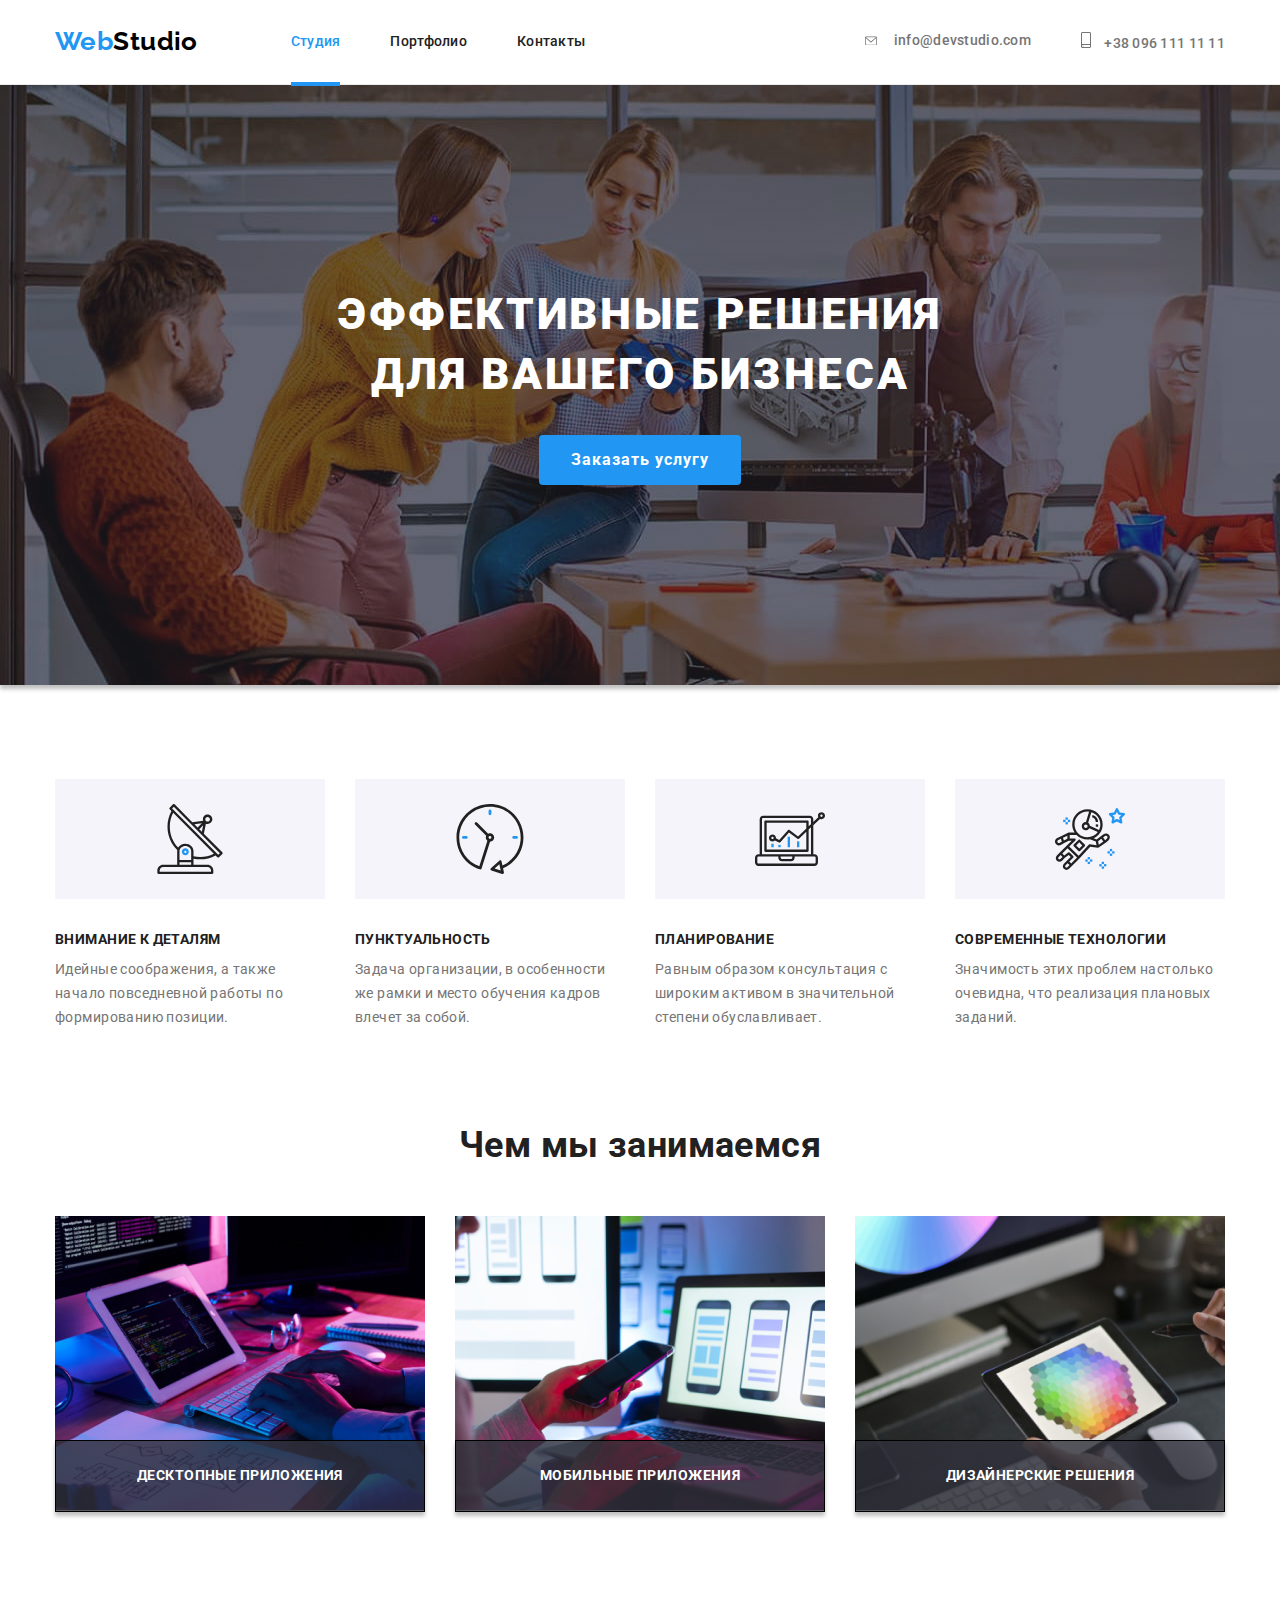
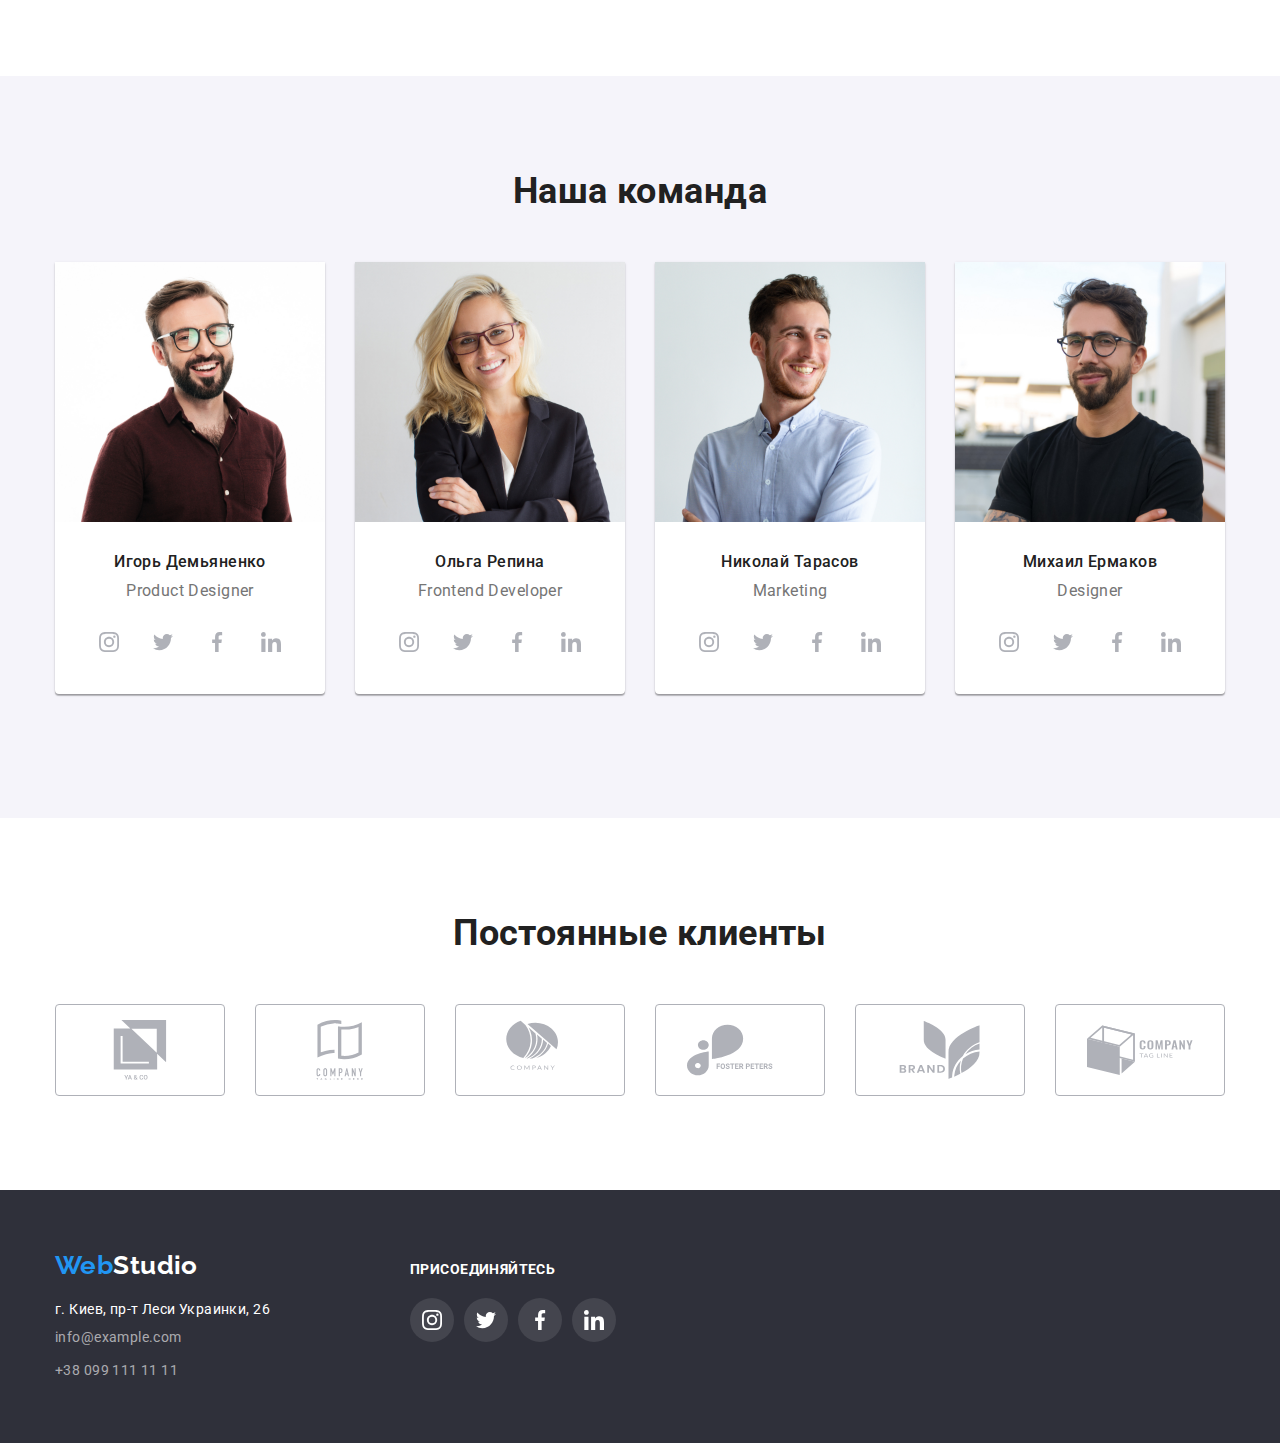
==== commit 6cee96c7: "works with btn close modal window" ====
--- a/index.html
+++ b/index.html
@@ -70,7 +70,7 @@
           <div class="modal">
             <button type="button" data-modal-close class="modal-close-btn">
               <svg class="btn-svg">
-                <use href="./images/close-black.jpg"></use>
+                <use href="./images/close-black-18dp (2) 1.svg"></use>
               </svg>
             </button>
           </div>
--- a/css/styles.css
+++ b/css/styles.css
@@ -267,12 +267,15 @@
   display: flex;
   align-items: center;
   cursor: pointer;
+  /* box-shadow: 0px 4px 4px 0px rgba(0, 0, 0, 0.25); */
+  border: 1px solid rgba(0, 0, 0, 0.1);
+  border-radius: 50%;
 }
 .btn-svg {
   position: absolute;
   top: 0;
   right: 0;
-
+  z-index: 1000000;
   width: 30px;
   height: 30px;
 }
@@ -337,7 +340,6 @@
 }
 
 .activity-text {
-  background-color: #757575;
   font-weight: 700;
   line-height: 1.14;
   text-align: center;
@@ -566,15 +568,14 @@
   justify-content: center;
   backdrop-filter: blur(5px);
   background-color: rgba(33, 150, 243, 0.9);
-  /* z-index: 1; */
-  /* transform: translateY(100%); */
+
+  transform: translateY(100%);
   transition: transform var(--logo-second-part-color-black);
-  transform: translatex(-100%);
+
   transition: transform 250ms ease;
-}
-.portfolio-link:hover,
-.portfolio-item-container:hover {
-  z-index: 2;
+  transition-timing-function: cubic-bezier(0.4, 0, 0.2, 1);
+}
+.portfolio-link:hover .portfolio-item-container {
   transform: translatex(0);
 }
 /* Footer */
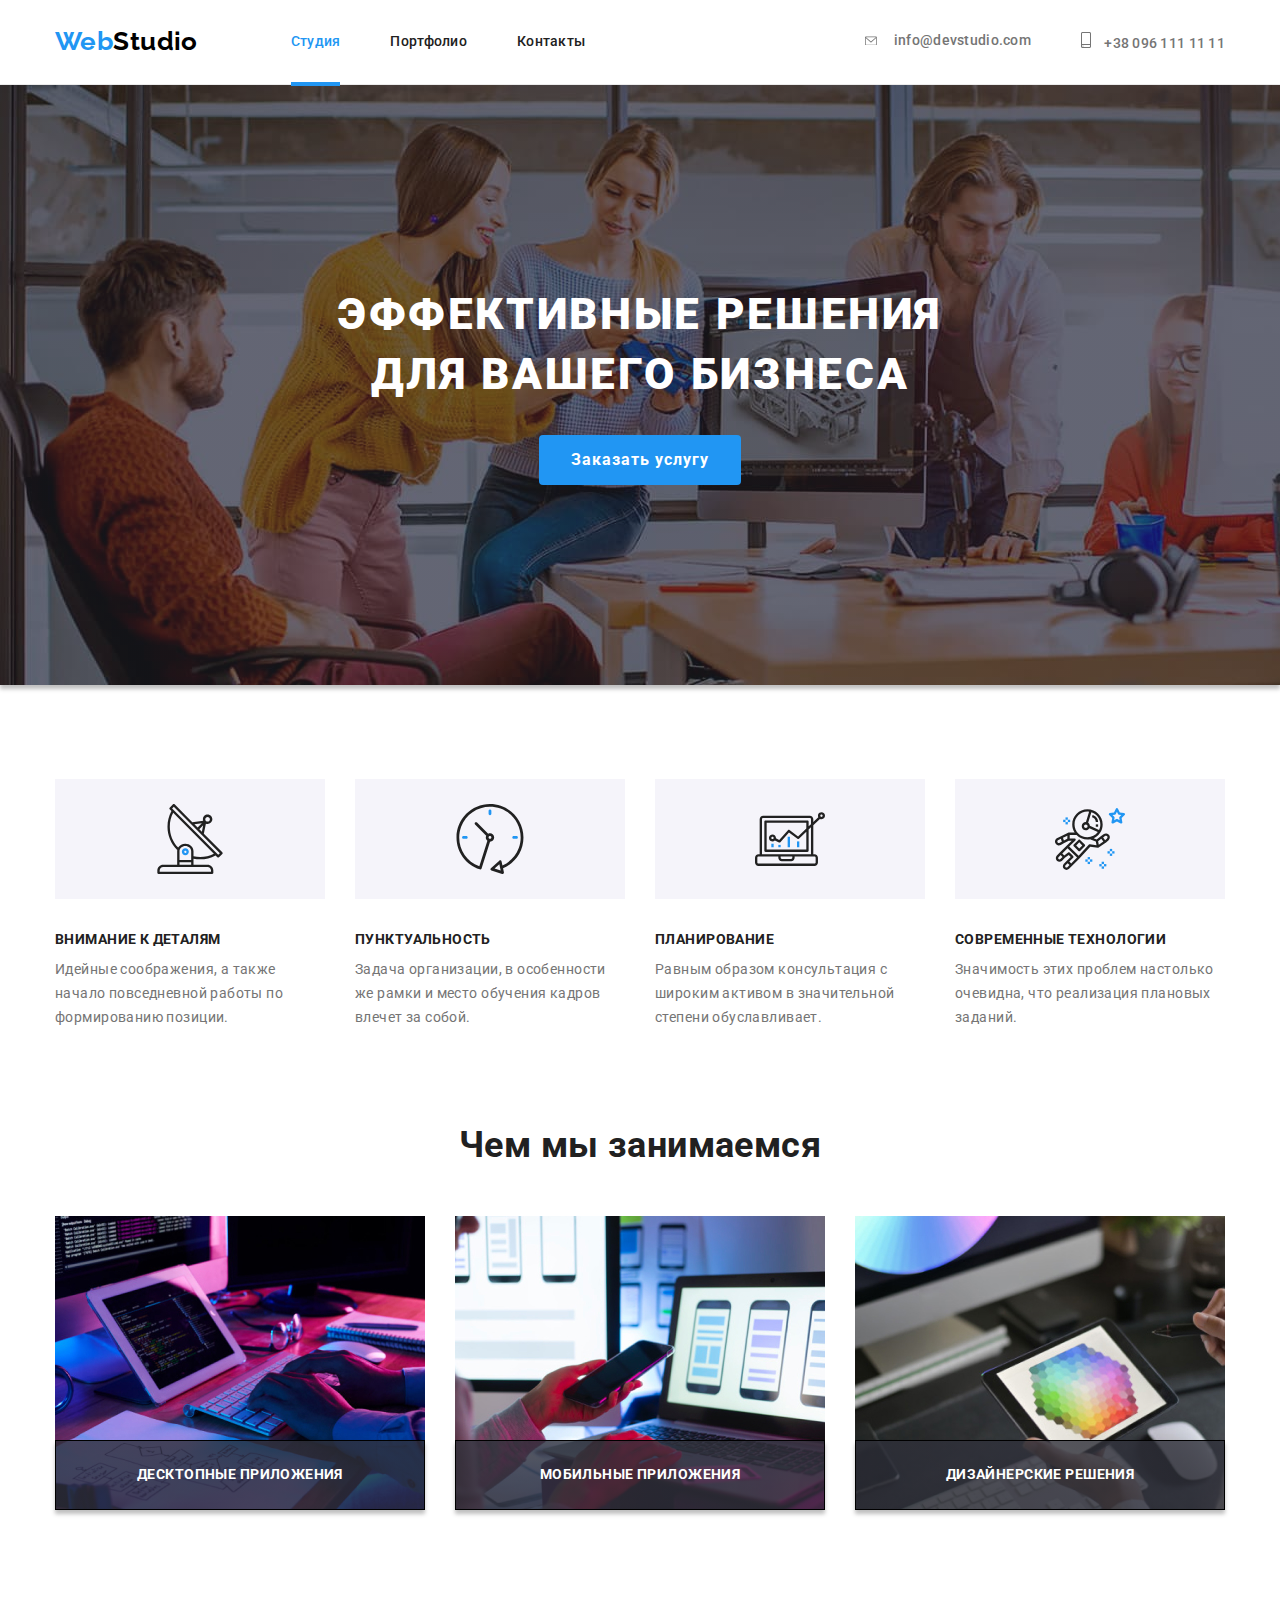
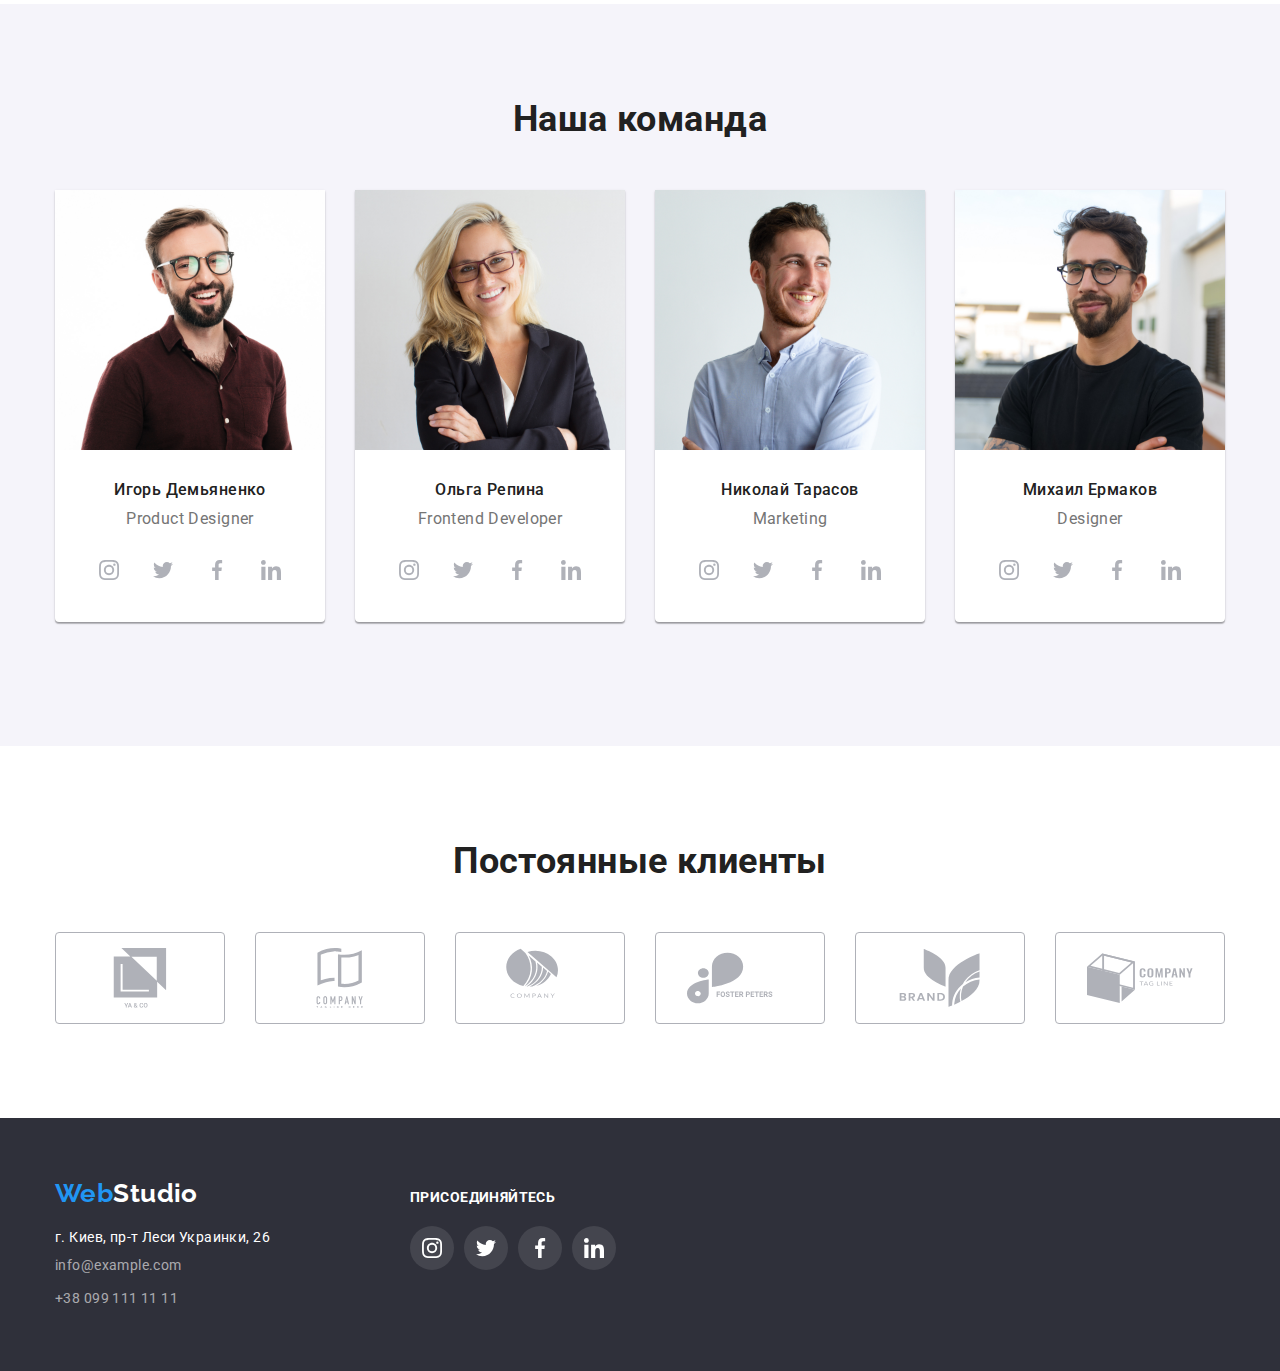
==== commit b4ad75c9: "change animation" ====
--- a/index.html
+++ b/index.html
@@ -70,7 +70,7 @@
           <div class="modal">
             <button type="button" data-modal-close class="modal-close-btn">
               <svg class="btn-svg">
-                <use href="./images/close-black-18dp (2) 1.svg"></use>
+                <use href="./images/close-btn.svg"></use>
               </svg>
             </button>
           </div>
--- a/css/styles.css
+++ b/css/styles.css
@@ -153,6 +153,7 @@
 .navigate.link:hover,
 .contact-item:focus,
 .navigate.link:focus {
+  transition: 250ms cubic-bezier(0.4, 0, 0.2, 1);
   color: var(--logo-first-part-color-blue);
 }
 .adres-contact a {
@@ -222,6 +223,7 @@
 }
 .add-service-button:hover,
 .add-service-button:focus {
+  transition: 250ms cubic-bezier(0.4, 0, 0.2, 1);
   background-color: var(--hover-add-service-btn-background);
   box-shadow: 0px 4px 4px rgba(0, 0, 0, 0.15);
 }
@@ -235,8 +237,8 @@
   opacity: 1;
   visibility: visible;
   pointer-events: initial;
-  transition: opacity var(--hover-add-service-btn-background),
-    visibility var(--item-portfolio-count);
+  transition: opacity 250ms cubic-bezier(0.4, 0, 0.2, 1) visibility 250ms
+    cubic-bezier(0.4, 0, 0.2, 1);
   z-index: 1000;
 }
 .backdrop.is-hidden {
@@ -326,6 +328,7 @@
 
 .activity-list {
   display: flex;
+  position: relative;
 }
 .activity-title {
   font-weight: 700;
@@ -340,19 +343,20 @@
 }
 
 .activity-text {
+  position: absolute;
+  bottom: 0;
+  width: 370px;
+  height: 70px;
+  display: flex;
   font-weight: 700;
   line-height: 1.14;
-  text-align: center;
+  justify-content: center;
+  align-items: center;
   text-transform: uppercase;
   color: var(--background-color);
-  position: relative;
-  top: -70px;
   background-image: linear-gradient(to bottom, #2f303acc, #2f303acc);
   border: 1px solid #000000;
   box-shadow: 0px 4px 4px rgba(0, 0, 0, 0.25);
-  text-align: center;
-  padding-top: 27px;
-  padding-bottom: 27px;
 }
 /* Team */
 .section.team {
@@ -418,6 +422,7 @@
 
 .social-media-link:hover,
 .social-media-link:focus {
+  transition: 250ms cubic-bezier(0.4, 0, 0.2, 1);
   border: 1px solid var(--logo-first-part-color-blue);
   background-color: var(--logo-first-part-color-blue);
   border-radius: 50%;
@@ -456,6 +461,7 @@
   border-radius: 4px;
 }
 .clients-link:hover {
+  transition: 250ms cubic-bezier(0.4, 0, 0.2, 1);
   color: var(--logo-first-part-color-blue);
   border: 1px solid var(--logo-first-part-color-blue);
 }
@@ -491,6 +497,7 @@
 }
 .button-filter:hover,
 .button-filter:focus {
+  transition: 250ms cubic-bezier(0.4, 0, 0.2, 1);
   color: var(--background-color);
   background-color: var(--logo-first-part-color-blue);
   box-shadow: 0px 4px 4px 0px rgba(0, 0, 0, 0.25);
@@ -548,6 +555,7 @@
 }
 .portfolio-item:hover,
 .portfolio-item:focus {
+  transition: 250ms cubic-bezier(0.4, 0, 0.2, 1);
   box-shadow: 0px 4px 4px 0px rgba(0, 0, 0, 0.25);
 }
 .portfolio-item-text {
@@ -620,6 +628,7 @@
 }
 .adress-item.link:hover,
 .adress-item.link:focus {
+  transition: 250ms cubic-bezier(0.4, 0, 0.2, 1);
   color: var(--background-color);
 }
 .address-cont {
@@ -648,6 +657,7 @@
 }
 .social-media-link.foot:hover,
 .social-media-link.foot:focus {
+  transition: 250ms cubic-bezier(0.4, 0, 0.2, 1);
   background: var(--logo-first-part-color-blue);
   box-shadow: 0px 4px 4px rgba(0, 0, 0, 0.25);
   border-radius: 50%;
